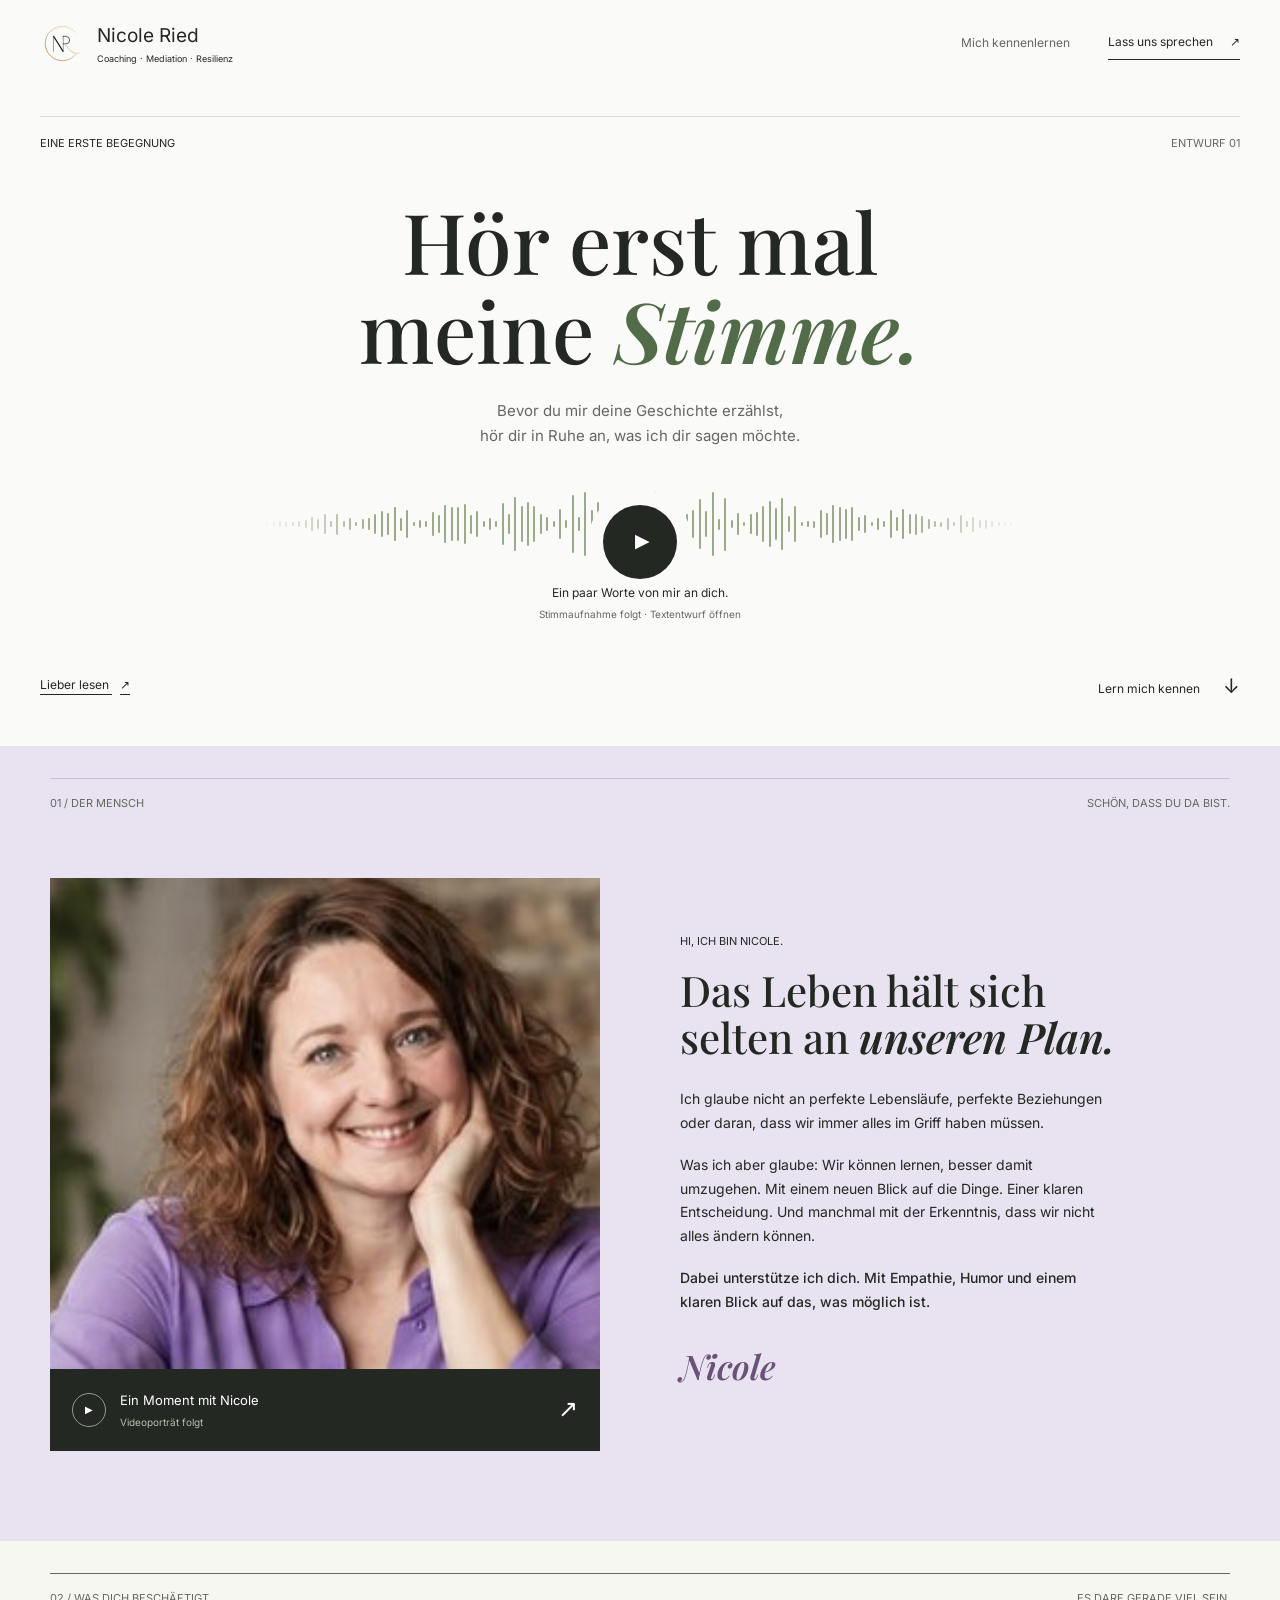
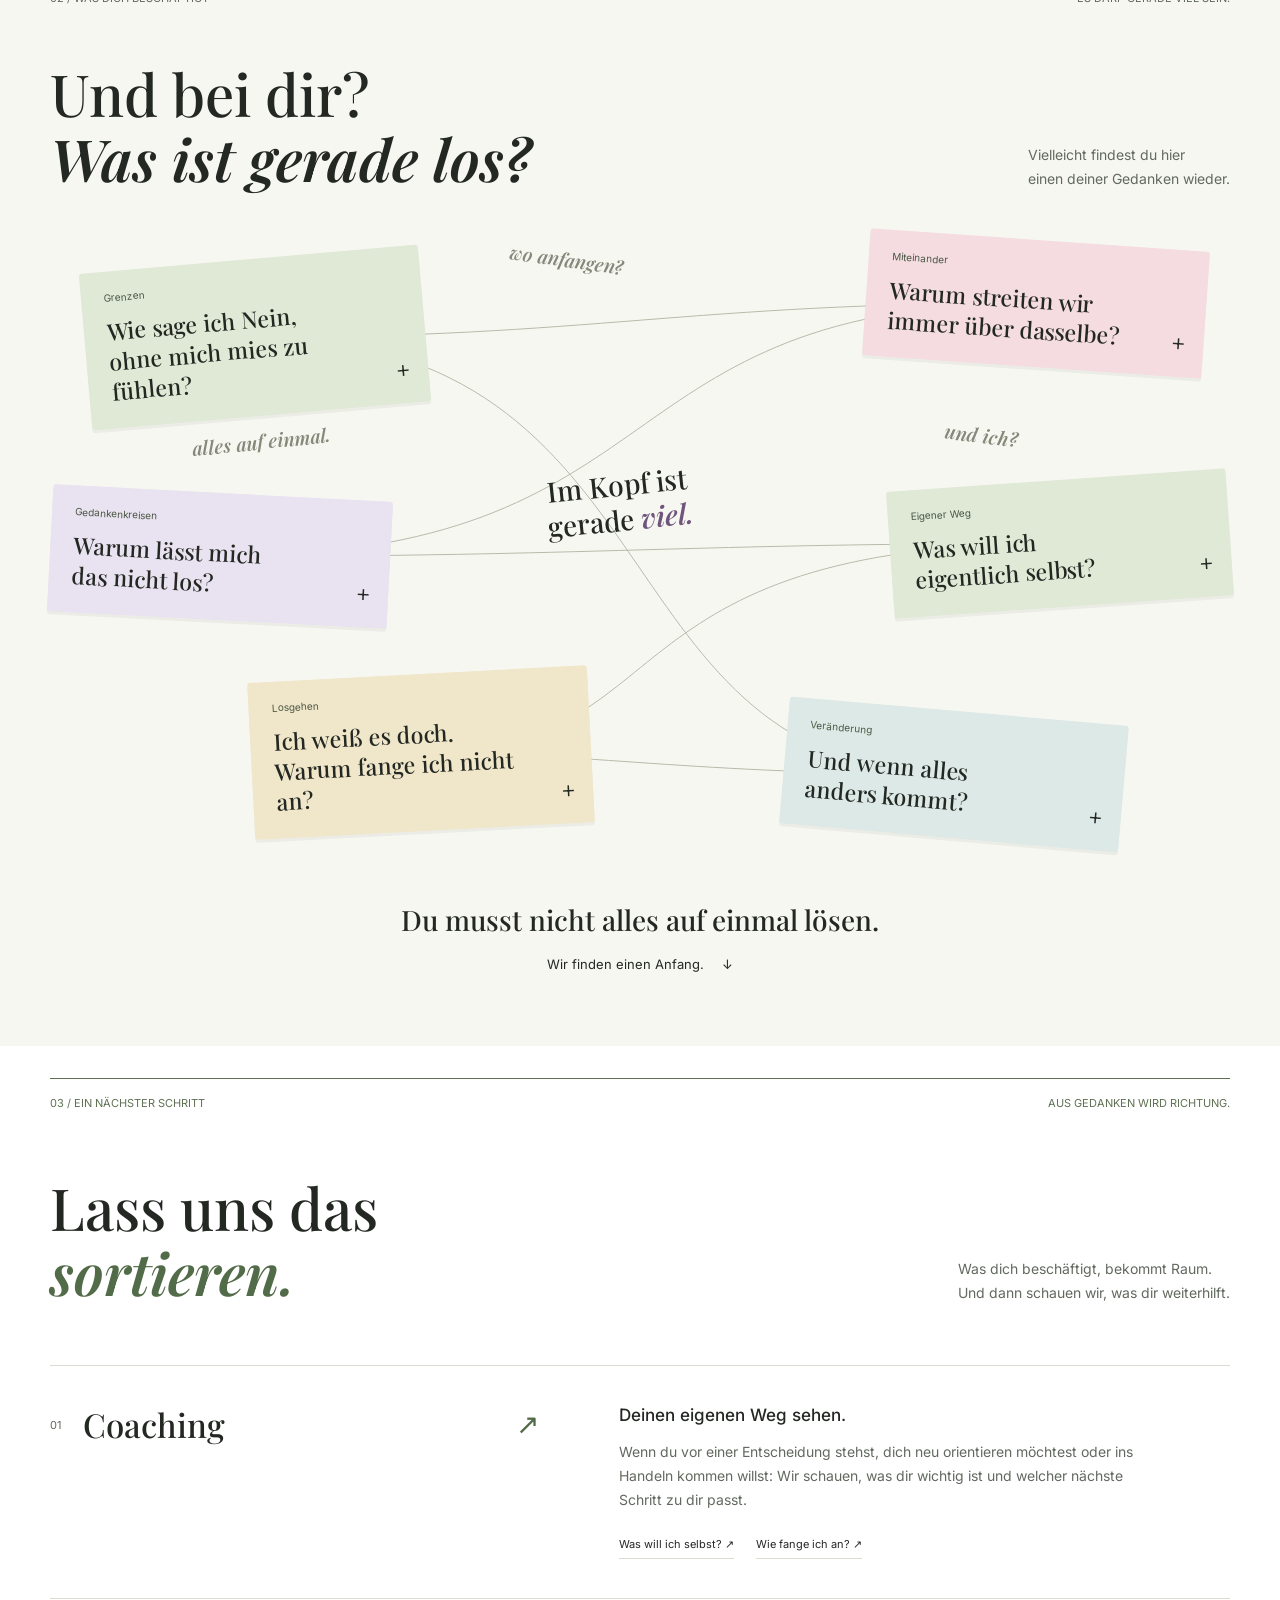
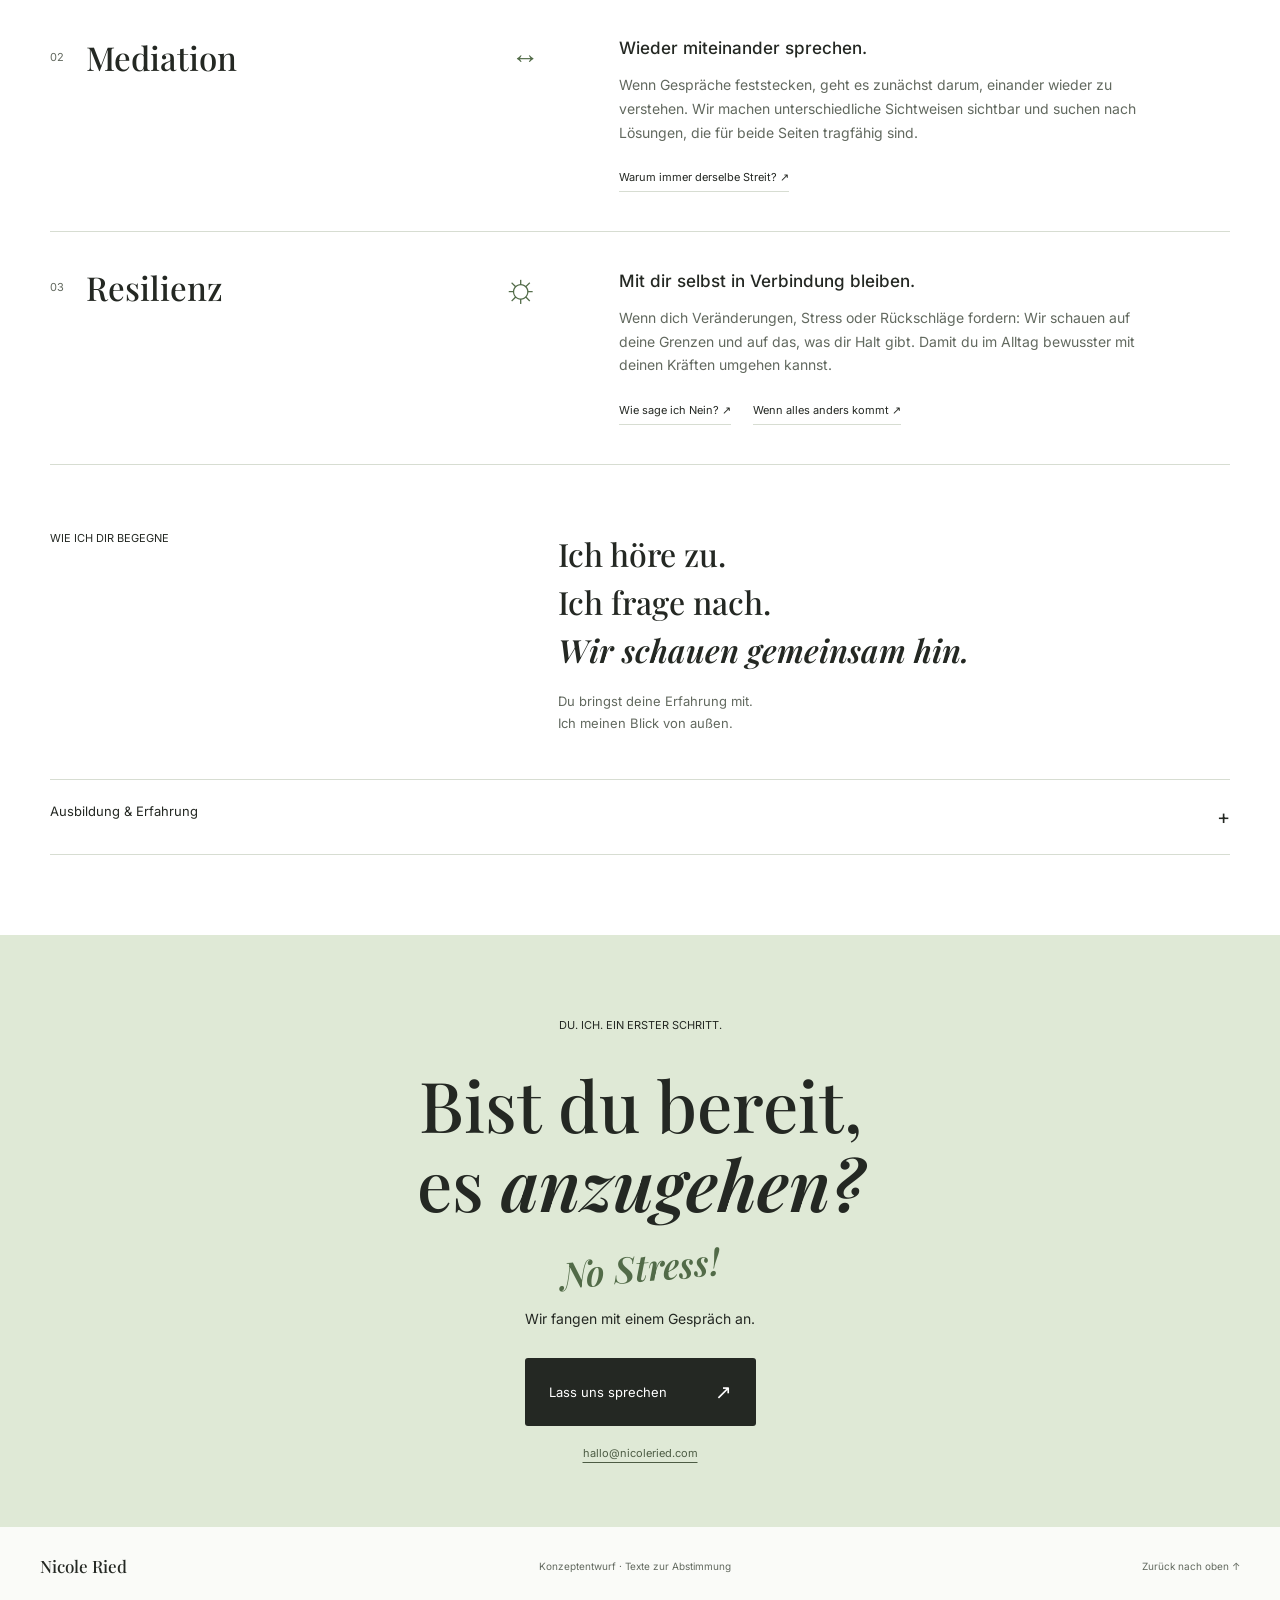
==== kennenlernen.html @ 307ca94a "Integrate discovery page and homepage entry points" ====
<!doctype html>
<html lang="de">
<head>
  <meta charset="utf-8">
  <meta name="viewport" content="width=device-width, initial-scale=1">
  <meta name="robots" content="noindex, nofollow">
  <meta name="description" content="Nicole kennenlernen. Eine erste Begegnung und ein neuer Blick auf das, was dich gerade beschäftigt.">
  <title>Nicole kennenlernen · Entwurf</title>
  <link rel="icon" href="assets/logo/favicon.svg" type="image/svg+xml">
  <link rel="stylesheet" href="wordpress-theme/nicole-ried/assets/fonts/fonts.css">
  <link rel="stylesheet" href="wordpress-theme/nicole-ried/assets/css/kennenlernen.css">
  <script src="wordpress-theme/nicole-ried/assets/js/kennenlernen.js" defer></script>
</head>
<body>
  <a class="skip-link" href="#inhalt">Zum Inhalt</a>
  <header class="header">
    <a class="brand" href="index.html" aria-label="Nicole Ried, Startseite">
      <img src="assets/logo/nr-logo-zeichen-fuer-hellen-grund.svg" width="48" height="48" alt="">
      <span>Nicole Ried<small>Coaching · Mediation · Resilienz</small></span>
    </a>
    <nav aria-label="Seitennavigation"><a class="nav-current" href="#stimme" aria-current="page">Mich kennenlernen</a><a href="#kontakt">Lass uns sprechen <span aria-hidden="true">↗</span></a></nav>
  </header>

  <main id="inhalt">
    <section class="voice" id="stimme" aria-labelledby="voice-title">
      <div class="voice-top"><span class="eyebrow">Eine erste Begegnung</span><span class="draft-label">Entwurf 01</span></div>
      <h1 id="voice-title">Hör erst mal<br>meine <em>Stimme.</em></h1>
      <p class="voice-intro">Bevor du mir deine Geschichte erzählst,<br>hör dir in Ruhe an, was ich dir sagen möchte.</p>
      <div class="voice-track">
        <div class="wave" aria-hidden="true"></div>
        <button class="play-button" type="button" data-dialog="audio-dialog" aria-label="Nachricht von Nicole: Textentwurf öffnen" title="Textentwurf öffnen; Stimmaufnahme folgt"><span aria-hidden="true">▶</span></button>
        <span class="track-caption">Ein paar Worte von mir an dich.<small>Stimmaufnahme folgt · Textentwurf öffnen</small></span>
      </div>
      <div class="voice-bottom"><button class="text-link" type="button" data-dialog="audio-dialog">Lieber lesen <span aria-hidden="true">↗</span></button><a class="scroll-link" href="#nicole">Lern mich kennen <span aria-hidden="true">↓</span></a></div>
    </section>

    <section class="person" id="nicole" aria-labelledby="person-title">
      <div class="section-index"><span>01 / Der Mensch</span><span>Schön, dass du da bist.</span></div>
      <div class="person-grid">
        <div class="portrait">
          <img src="assets/img/portrait.jpg" alt="Nicole Ried, lächelnd" width="378" height="217" loading="lazy">
          <button class="video-button" type="button" data-dialog="video-dialog" aria-label="Videoporträt: Gesprächsentwurf öffnen" title="Gesprächsentwurf öffnen; Video folgt"><span class="video-play" aria-hidden="true">▶</span><span>Ein Moment mit Nicole<small>Videoporträt folgt</small></span><span aria-hidden="true">↗</span></button>
        </div>
        <div class="person-text">
          <p class="eyebrow">Hi, ich bin Nicole.</p>
          <h2 id="person-title">Das Leben hält sich<br>selten an <em>unseren Plan.</em></h2>
          <p>Ich glaube nicht an perfekte Lebensläufe, perfekte Beziehungen oder daran, dass wir immer alles im Griff haben müssen.</p>
          <p>Was ich aber glaube: Wir können lernen, besser damit umzugehen. Mit einem neuen Blick auf die Dinge. Einer klaren Entscheidung. Und manchmal mit der Erkenntnis, dass wir nicht alles ändern können.</p>
          <p class="person-closing">Dabei unterstütze ich dich. Mit Empathie, Humor und einem klaren Blick auf das, was möglich ist.</p>
          <span class="signature" aria-hidden="true">Nicole</span>
        </div>
      </div>
    </section>

    <section class="thoughts" id="gedanken" aria-labelledby="thought-title">
      <div class="section-index"><span>02 / Was dich beschäftigt</span><span>Es darf gerade viel sein.</span></div>
      <div class="thought-heading"><h2 id="thought-title">Und bei dir?<br><em>Was ist gerade los?</em></h2><p>Vielleicht findest du hier<br>einen deiner Gedanken wieder.</p></div>
      <div class="thought-map" aria-label="Gedanken zum Entdecken">
        <canvas class="connections" aria-hidden="true"></canvas>
        <span class="map-note note-a" aria-hidden="true">wo anfangen?</span>
        <span class="map-note note-b" aria-hidden="true">alles auf einmal.</span>
        <span class="map-note note-c" aria-hidden="true">und ich?</span>
        <span class="map-center" aria-hidden="true">Im Kopf ist<br>gerade <em>viel.</em></span>
        <button class="thought thought-a" data-topic="grenzen" aria-haspopup="dialog"><span class="thought-category">Grenzen</span>Wie sage ich Nein,<br>ohne mich mies zu fühlen?<span class="thought-plus" aria-hidden="true">+</span></button>
        <button class="thought thought-b" data-topic="konflikte" aria-haspopup="dialog"><span class="thought-category">Miteinander</span>Warum streiten wir<br>immer über dasselbe?<span class="thought-plus" aria-hidden="true">+</span></button>
        <button class="thought thought-c" data-topic="gedankenkreisen" aria-haspopup="dialog"><span class="thought-category">Gedankenkreisen</span>Warum lässt mich<br>das nicht los?<span class="thought-plus" aria-hidden="true">+</span></button>
        <button class="thought thought-d" data-topic="richtung" aria-haspopup="dialog"><span class="thought-category">Eigener Weg</span>Was will ich<br>eigentlich selbst?<span class="thought-plus" aria-hidden="true">+</span></button>
        <button class="thought thought-e" data-topic="anfangen" aria-haspopup="dialog"><span class="thought-category">Losgehen</span>Ich weiß es doch.<br>Warum fange ich nicht an?<span class="thought-plus" aria-hidden="true">+</span></button>
        <button class="thought thought-f" data-topic="veraenderung" aria-haspopup="dialog"><span class="thought-category">Veränderung</span>Und wenn alles<br>anders kommt?<span class="thought-plus" aria-hidden="true">+</span></button>
      </div>
      <div class="thought-outro"><p>Du musst nicht alles auf einmal lösen.</p><a href="#sortieren">Wir finden einen Anfang. <span aria-hidden="true">↓</span></a></div>
    </section>

    <section class="order" id="sortieren" aria-labelledby="order-title">
      <div class="section-index"><span>03 / Ein nächster Schritt</span><span>Aus Gedanken wird Richtung.</span></div>
      <div class="order-heading"><h2 id="order-title">Lass uns das<br><em>sortieren.</em></h2><p>Was dich beschäftigt, bekommt Raum.<br>Und dann schauen wir, was dir weiterhilft.</p></div>
      <div class="work-list">
        <article class="work" id="coaching-weg">
          <div class="work-name"><span class="work-no">01</span><h3>Coaching</h3><span class="work-symbol" aria-hidden="true">↗</span></div>
          <div class="work-description"><h4>Deinen eigenen Weg sehen.</h4><p>Wenn du vor einer Entscheidung stehst, dich neu orientieren möchtest oder ins Handeln kommen willst: Wir schauen, was dir wichtig ist und welcher nächste Schritt zu dir passt.</p><div class="topic-links"><button data-topic="richtung">Was will ich selbst? ↗</button><button data-topic="anfangen">Wie fange ich an? ↗</button></div></div>
        </article>
        <article class="work" id="mediation-weg">
          <div class="work-name"><span class="work-no">02</span><h3>Mediation</h3><span class="work-symbol" aria-hidden="true">↔</span></div>
          <div class="work-description"><h4>Wieder miteinander sprechen.</h4><p>Wenn Gespräche feststecken, geht es zunächst darum, einander wieder zu verstehen. Wir machen unterschiedliche Sichtweisen sichtbar und suchen nach Lösungen, die für beide Seiten tragfähig sind.</p><div class="topic-links"><button data-topic="konflikte">Warum immer derselbe Streit? ↗</button></div></div>
        </article>
        <article class="work" id="resilienz-weg">
          <div class="work-name"><span class="work-no">03</span><h3>Resilienz</h3><span class="work-symbol sun-symbol" aria-hidden="true">☼</span></div>
          <div class="work-description"><h4>Mit dir selbst in Verbindung bleiben.</h4><p>Wenn dich Veränderungen, Stress oder Rückschläge fordern: Wir schauen auf deine Grenzen und auf das, was dir Halt gibt. Damit du im Alltag bewusster mit deinen Kräften umgehen kannst.</p><div class="topic-links"><button data-topic="grenzen">Wie sage ich Nein? ↗</button><button data-topic="veraenderung">Wenn alles anders kommt ↗</button></div></div>
        </article>
      </div>
      <div class="approach"><p class="eyebrow">Wie ich dir begegne</p><p>Ich höre zu.<br>Ich frage nach.<br><em>Wir schauen gemeinsam hin.</em></p><span>Du bringst deine Erfahrung mit.<br>Ich meinen Blick von außen.</span></div>
      <details class="credentials"><summary>Ausbildung &amp; Erfahrung <span aria-hidden="true">+</span></summary><p class="draft-note">Dieser Bereich wird mit Nicoles konkreten Ausbildungen, Abschlüssen und beruflichen Stationen ergänzt. Im Entwurf werden keine Qualifikationen vorweggenommen.</p></details>
    </section>

    <section class="contact" id="kontakt" aria-labelledby="contact-title">
      <span class="eyebrow">Du. Ich. Ein erster Schritt.</span>
      <h2 id="contact-title">Bist du bereit,<br>es <em>anzugehen?</em></h2>
      <p class="no-stress">No Stress!</p>
      <p>Wir fangen mit einem Gespräch an.</p>
      <a class="contact-button" href="mailto:hallo@nicoleried.com?subject=Ein%20erstes%20Gespr%C3%A4ch">Lass uns sprechen <span aria-hidden="true">↗</span></a>
      <a class="contact-email" href="mailto:hallo@nicoleried.com">hallo@nicoleried.com</a>
    </section>
  </main>
  <footer><a href="index.html">Nicole Ried</a><span>Konzeptentwurf · Texte zur Abstimmung</span><a href="#stimme">Zurück nach oben ↑</a></footer>

  <dialog id="audio-dialog" aria-labelledby="audio-title">
    <button class="dialog-close" aria-label="Schließen" title="Schließen">×</button>
    <p class="eyebrow">Nicoles Nachricht · Textentwurf</p><h2 id="audio-title">Ein paar Worte<br><em>an dich.</em></h2>
    <p>Vielleicht bist du hier, weil dir gerade etwas im Kopf herumgeht. Ein Gespräch. Eine Entscheidung. Oder dieses Gefühl, dass es so irgendwie nicht weitergehen kann.</p>
    <p>Du musst noch nicht wissen, wo du anfangen möchtest. Wir können gemeinsam hinschauen: Was beschäftigt dich? Was ist dir wichtig? Und was wäre ein erster Schritt, der sich für dich richtig anfühlt?</p>
    <p>Ich bin Nicole. Schau dich in Ruhe um. Vielleicht begegnet dir hier schon ein Gedanke, an dem wir anknüpfen können.</p>
    <p class="draft-note">Die persönliche Stimmaufnahme wird noch aufgenommen. Dieser Text ist ein Vorschlag zur Abstimmung mit Nicole.</p>
  </dialog>
  <dialog id="video-dialog" aria-labelledby="video-title">
    <button class="dialog-close" aria-label="Schließen" title="Schließen">×</button>
    <p class="eyebrow">Videoporträt · Gesprächsimpuls</p><h2 id="video-title">Einfach erst mal<br><em>ankommen.</em></h2>
    <p class="interview-question">„Was machst du, wenn jemand bei dir sitzt und selbst noch nicht weiß, wo er anfangen soll?“</p>
    <p class="draft-note">Hier folgt Nicoles eigene Antwort als Video. Das vorhandene Porträt dient im Entwurf als Standbild.</p>
  </dialog>
  <dialog id="thought-dialog" aria-labelledby="answer-title">
    <button class="dialog-close" aria-label="Schließen" title="Schließen">×</button>
    <p class="eyebrow" id="answer-category"></p><h2 id="answer-title"></h2>
    <p class="answer-lead" id="answer-lead"></p><p id="answer-body"></p>
    <a class="answer-path" id="answer-path" href="#sortieren">Daran können wir arbeiten <span aria-hidden="true">↗</span></a>
    <p class="draft-note">Antwortentwurf zur Abstimmung mit Nicole.</p>
  </dialog>
</body>
</html>
---- wordpress-theme/nicole-ried/assets/fonts/fonts.css ----
/* latin-ext */
@font-face {
  font-family: 'Inter';
  font-style: normal;
  font-weight: 300;
  font-display: swap;
  src: url(inter-normal-latin-ext.woff2) format('woff2');
  unicode-range: U+0100-02BA, U+02BD-02C5, U+02C7-02CC, U+02CE-02D7, U+02DD-02FF, U+0304, U+0308, U+0329, U+1D00-1DBF, U+1E00-1E9F, U+1EF2-1EFF, U+2020, U+20A0-20AB, U+20AD-20C4, U+2113, U+2C60-2C7F, U+A720-A7FF;
}
/* latin */
@font-face {
  font-family: 'Inter';
  font-style: normal;
  font-weight: 300;
  font-display: swap;
  src: url(inter-normal-latin.woff2) format('woff2');
  unicode-range: U+0000-00FF, U+0131, U+0152-0153, U+02BB-02BC, U+02C6, U+02DA, U+02DC, U+0304, U+0308, U+0329, U+2000-206F, U+20AC, U+2122, U+2191, U+2193, U+2212, U+2215, U+FEFF, U+FFFD;
}
/* latin-ext */
@font-face {
  font-family: 'Inter';
  font-style: normal;
  font-weight: 400;
  font-display: swap;
  src: url(inter-normal-latin-ext.woff2) format('woff2');
  unicode-range: U+0100-02BA, U+02BD-02C5, U+02C7-02CC, U+02CE-02D7, U+02DD-02FF, U+0304, U+0308, U+0329, U+1D00-1DBF, U+1E00-1E9F, U+1EF2-1EFF, U+2020, U+20A0-20AB, U+20AD-20C4, U+2113, U+2C60-2C7F, U+A720-A7FF;
}
/* latin */
@font-face {
  font-family: 'Inter';
  font-style: normal;
  font-weight: 400;
  font-display: swap;
  src: url(inter-normal-latin.woff2) format('woff2');
  unicode-range: U+0000-00FF, U+0131, U+0152-0153, U+02BB-02BC, U+02C6, U+02DA, U+02DC, U+0304, U+0308, U+0329, U+2000-206F, U+20AC, U+2122, U+2191, U+2193, U+2212, U+2215, U+FEFF, U+FFFD;
}
/* latin-ext */
@font-face {
  font-family: 'Inter';
  font-style: normal;
  font-weight: 500;
  font-display: swap;
  src: url(inter-normal-latin-ext.woff2) format('woff2');
  unicode-range: U+0100-02BA, U+02BD-02C5, U+02C7-02CC, U+02CE-02D7, U+02DD-02FF, U+0304, U+0308, U+0329, U+1D00-1DBF, U+1E00-1E9F, U+1EF2-1EFF, U+2020, U+20A0-20AB, U+20AD-20C4, U+2113, U+2C60-2C7F, U+A720-A7FF;
}
/* latin */
@font-face {
  font-family: 'Inter';
  font-style: normal;
  font-weight: 500;
  font-display: swap;
  src: url(inter-normal-latin.woff2) format('woff2');
  unicode-range: U+0000-00FF, U+0131, U+0152-0153, U+02BB-02BC, U+02C6, U+02DA, U+02DC, U+0304, U+0308, U+0329, U+2000-206F, U+20AC, U+2122, U+2191, U+2193, U+2212, U+2215, U+FEFF, U+FFFD;
}
/* latin-ext */
@font-face {
  font-family: 'Playfair Display';
  font-style: italic;
  font-weight: 600;
  font-display: swap;
  src: url(playfair-display-italic-latin-ext.woff2) format('woff2');
  unicode-range: U+0100-02BA, U+02BD-02C5, U+02C7-02CC, U+02CE-02D7, U+02DD-02FF, U+0304, U+0308, U+0329, U+1D00-1DBF, U+1E00-1E9F, U+1EF2-1EFF, U+2020, U+20A0-20AB, U+20AD-20C4, U+2113, U+2C60-2C7F, U+A720-A7FF;
}
/* latin */
@font-face {
  font-family: 'Playfair Display';
  font-style: italic;
  font-weight: 600;
  font-display: swap;
  src: url(playfair-display-italic-latin.woff2) format('woff2');
  unicode-range: U+0000-00FF, U+0131, U+0152-0153, U+02BB-02BC, U+02C6, U+02DA, U+02DC, U+0304, U+0308, U+0329, U+2000-206F, U+20AC, U+2122, U+2191, U+2193, U+2212, U+2215, U+FEFF, U+FFFD;
}
/* latin-ext */
@font-face {
  font-family: 'Playfair Display';
  font-style: normal;
  font-weight: 500;
  font-display: swap;
  src: url(playfair-display-normal-latin-ext.woff2) format('woff2');
  unicode-range: U+0100-02BA, U+02BD-02C5, U+02C7-02CC, U+02CE-02D7, U+02DD-02FF, U+0304, U+0308, U+0329, U+1D00-1DBF, U+1E00-1E9F, U+1EF2-1EFF, U+2020, U+20A0-20AB, U+20AD-20C4, U+2113, U+2C60-2C7F, U+A720-A7FF;
}
/* latin */
@font-face {
  font-family: 'Playfair Display';
  font-style: normal;
  font-weight: 500;
  font-display: swap;
  src: url(playfair-display-normal-latin.woff2) format('woff2');
  unicode-range: U+0000-00FF, U+0131, U+0152-0153, U+02BB-02BC, U+02C6, U+02DA, U+02DC, U+0304, U+0308, U+0329, U+2000-206F, U+20AC, U+2122, U+2191, U+2193, U+2212, U+2215, U+FEFF, U+FFFD;
}
/* latin-ext */
@font-face {
  font-family: 'Playfair Display';
  font-style: normal;
  font-weight: 600;
  font-display: swap;
  src: url(playfair-display-normal-latin-ext.woff2) format('woff2');
  unicode-range: U+0100-02BA, U+02BD-02C5, U+02C7-02CC, U+02CE-02D7, U+02DD-02FF, U+0304, U+0308, U+0329, U+1D00-1DBF, U+1E00-1E9F, U+1EF2-1EFF, U+2020, U+20A0-20AB, U+20AD-20C4, U+2113, U+2C60-2C7F, U+A720-A7FF;
}
/* latin */
@font-face {
  font-family: 'Playfair Display';
  font-style: normal;
  font-weight: 600;
  font-display: swap;
  src: url(playfair-display-normal-latin.woff2) format('woff2');
  unicode-range: U+0000-00FF, U+0131, U+0152-0153, U+02BB-02BC, U+02C6, U+02DA, U+02DC, U+0304, U+0308, U+0329, U+2000-206F, U+20AC, U+2122, U+2191, U+2193, U+2212, U+2215, U+FEFF, U+FFFD;
}
/* latin-ext */
@font-face {
  font-family: 'Playfair Display';
  font-style: normal;
  font-weight: 700;
  font-display: swap;
  src: url(playfair-display-normal-latin-ext.woff2) format('woff2');
  unicode-range: U+0100-02BA, U+02BD-02C5, U+02C7-02CC, U+02CE-02D7, U+02DD-02FF, U+0304, U+0308, U+0329, U+1D00-1DBF, U+1E00-1E9F, U+1EF2-1EFF, U+2020, U+20A0-20AB, U+20AD-20C4, U+2113, U+2C60-2C7F, U+A720-A7FF;
}
/* latin */
@font-face {
  font-family: 'Playfair Display';
  font-style: normal;
  font-weight: 700;
  font-display: swap;
  src: url(playfair-display-normal-latin.woff2) format('woff2');
  unicode-range: U+0000-00FF, U+0131, U+0152-0153, U+02BB-02BC, U+02C6, U+02DA, U+02DC, U+0304, U+0308, U+0329, U+2000-206F, U+20AC, U+2122, U+2191, U+2193, U+2212, U+2215, U+FEFF, U+FFFD;
}
---- wordpress-theme/nicole-ried/assets/css/kennenlernen.css ----
:root{--ink:#242823;--muted:#62695f;--paper:#fafbf8;--sage:#dfe9d6;--lilac:#e9e2f0;--pink:#f4dce0;--line:#d7ddd2;--serif:'Playfair Display',Georgia,serif;--sans:Inter,Arial,sans-serif;--width:1180px}
*{box-sizing:border-box}html{scroll-behavior:smooth;scroll-padding-top:92px}body{margin:0;background:var(--paper);color:var(--ink);font:400 16px/1.7 var(--sans);letter-spacing:0}button,a{-webkit-tap-highlight-color:transparent}button{font:inherit;color:inherit;cursor:pointer}a{color:inherit;text-underline-offset:5px}button:focus-visible,a:focus-visible,summary:focus-visible{outline:3px solid #6a507f;outline-offset:6px}h1,h2,h3,h4,p{margin:0}h1,h2,h3{font-family:var(--serif);font-weight:500;line-height:1.12;text-wrap:balance}em{font-weight:600}button span,a span{pointer-events:none}[hidden]{display:none!important}.skip-link{position:fixed;top:8px;left:8px;transform:translateY(-150%);z-index:100;background:white;padding:12px}.skip-link:focus{transform:none}.eyebrow,.section-index,.draft-label{font-size:11px;line-height:1.5;text-transform:uppercase;letter-spacing:0}.header{min-height:86px;max-width:1320px;margin:auto;padding:18px 40px;display:flex;align-items:center;justify-content:space-between;gap:24px}.brand{display:flex;align-items:center;gap:12px;text-decoration:none;flex-shrink:0}.brand img{width:45px;height:45px}.brand>span{font-size:19px}.brand small{display:block;font-size:9px;line-height:1.6}.header nav{display:flex;align-items:center;gap:38px;font-size:12px}.header nav a{text-decoration:none}.header nav a:last-child{border-bottom:1px solid var(--ink);padding:6px 0}.header nav a span{margin-left:14px}.nav-current{color:var(--muted)}.voice{padding:30px 40px 30px;max-width:1320px;margin:auto;position:relative;min-height:660px;display:flex;flex-direction:column;align-items:center}.voice-top{display:flex;align-self:stretch;justify-content:space-between;border-top:1px solid var(--line);padding-top:18px}.draft-label{color:var(--muted)}.voice h1{font-size:84px;text-align:center;margin-top:44px;line-height:1.06}.voice h1 em{color:#526b48}.voice-intro{text-align:center;font-size:15px;color:var(--muted);margin-top:24px}.voice-track{margin-top:32px;position:relative;width:min(100%,760px);min-height:122px;display:flex;align-items:center;justify-content:center}.wave{position:absolute;inset:10px 0 45px;display:flex;align-items:center;justify-content:space-between;gap:4px;overflow:hidden;mask-image:linear-gradient(90deg,transparent,#000 15%,#000 85%,transparent)}.wave i{display:block;width:2px;flex:none;background:#9aab8a;border-radius:1px}.play-button{width:74px;height:74px;position:relative;border:0;border-radius:50%;background:var(--ink);color:white;display:grid;place-items:center;box-shadow:0 0 0 15px var(--paper);transition:background .2s,transform .2s}.play-button span{font-size:19px;margin-left:4px}.play-button:hover{background:#526b48;transform:scale(1.04)}.track-caption{position:absolute;top:102px;font-size:12px;text-align:center}.track-caption small{display:block;color:var(--muted);font-size:10px;margin-top:3px}.voice-bottom{align-self:stretch;display:flex;justify-content:space-between;align-items:center;margin-top:66px;font-size:12px}.text-link{padding:0;border:0;background:none;text-decoration:underline;text-underline-offset:5px;font-size:12px}.text-link span{margin-left:8px}.scroll-link{text-decoration:none}.scroll-link span{display:inline-block;margin-left:20px;font-size:20px}.person,.thoughts,.order{padding:32px max(40px,calc((100% - var(--width))/2)) 90px}.section-index{display:flex;justify-content:space-between;gap:24px;border-top:1px solid currentColor;padding-top:16px;color:var(--muted)}.person{background:var(--lilac)}.person .section-index{border-color:#cbc0d5}.person-grid{display:grid;grid-template-columns:1fr 1fr;gap:80px;align-items:center;margin-top:66px}.portrait{position:relative;align-self:start}.portrait>img{display:block;width:100%;height:auto;aspect-ratio:1.12;object-fit:cover;object-position:48% 40%;filter:saturate(.8)}.video-button{display:flex;align-items:center;gap:14px;width:100%;padding:20px 22px;border:0;background:var(--ink);color:white;text-align:left;font-size:13px}.video-button>span:last-child{margin-left:auto;font-size:24px}.video-play{width:34px;height:34px;display:grid;place-items:center;border:1px solid #929b8d;border-radius:50%;font-size:10px;flex-shrink:0}.video-button small{display:block;font-size:10px;color:#b5bfaf;margin-top:3px}.video-button:hover{background:#3e4c37}.person-text h2{font-size:42px;margin:18px 0 26px}.person-text>p:not(.eyebrow){font-size:14px;margin-bottom:18px;max-width:47ch}.person-closing{font-weight:500}.signature{font-family:var(--serif);font-style:italic;font-size:34px;display:block;margin-top:24px;color:#695178}.thoughts{background:#f7f7f2;padding-bottom:0}.thought-heading{display:flex;justify-content:space-between;align-items:end;margin-top:55px;gap:32px}.thought-heading h2,.order-heading h2{font-size:58px}.thought-heading>p,.order-heading>p{font-size:14px;color:var(--muted)}.thought-map{position:relative;height:650px;margin-top:16px}.connections{position:absolute;inset:0;width:100%;height:100%;pointer-events:none}.map-center{position:absolute;left:42%;top:40%;font-family:var(--serif);font-size:28px;line-height:1.25;transform:rotate(-6deg);text-align:center}.map-center em{color:#6f557c}.thought{position:absolute;border:0;border-radius:3px;padding:20px 46px 22px 23px;min-height:118px;text-align:left;box-shadow:0 3px 0 rgba(40,45,35,.05);font-family:var(--serif);font-size:23px;line-height:1.3;transition:transform .2s,box-shadow .2s;background:var(--sage);width:29%;max-width:340px}.thought:hover{transform:rotate(0) translateY(-5px);box-shadow:0 8px 18px #24282313;z-index:3}.thought-category{display:block;font-family:var(--sans);font-size:10px;margin-bottom:12px;color:#4c5846}.thought-plus{position:absolute;right:17px;bottom:20px;font:300 24px var(--sans)}.thought-a{left:3%;top:8%;transform:rotate(-5deg)}.thought-b{right:2%;top:5%;transform:rotate(4deg);background:var(--pink)}.thought-c{left:0;top:44%;transform:rotate(3deg);background:var(--lilac)}.thought-d{right:0;top:42%;transform:rotate(-4deg)}.thought-e{left:17%;bottom:4%;transform:rotate(-3deg);background:#f0e6ca}.thought-f{right:9%;bottom:3%;transform:rotate(5deg);background:#dce9e6}.map-note{position:absolute;font:italic 19px var(--serif);color:#858979;pointer-events:none}.note-a{left:39%;top:6%;transform:rotate(8deg)}.note-b{left:12%;top:34%;transform:rotate(-6deg)}.note-c{right:18%;top:33%;transform:rotate(7deg)}.thought-outro{text-align:center;padding:45px 0 68px}.thought-outro p{font:500 28px/1.3 var(--serif);margin-bottom:12px}.thought-outro a{text-decoration:none;font-size:13px}.thought-outro a span{margin-left:14px}.order{background:white;padding-bottom:80px}.order .section-index{color:#607153}.order-heading{display:flex;justify-content:space-between;align-items:end;gap:32px;margin:64px 0 60px}.order-heading h2 em{color:#526b48}.work{display:grid;grid-template-columns:1fr 1.25fr;gap:80px;border-top:1px solid var(--line);padding:35px 0 39px;scroll-margin-top:30px}.work:last-child{border-bottom:1px solid var(--line)}.work-name{display:flex;align-items:center;gap:22px;align-self:start}.work-no{font-size:11px;color:var(--muted)}.work-name h3{font-size:33px}.work-symbol{font-size:28px;margin-left:auto;color:#526b48}.sun-symbol{font-size:40px;line-height:1}.work-description h4{font-size:17px;font-weight:500;margin-bottom:10px}.work-description>p{color:var(--muted);font-size:14px;max-width:58ch}.topic-links{display:flex;flex-wrap:wrap;gap:8px 22px;margin-top:20px}.topic-links button{border:0;background:none;padding:4px 0;border-bottom:1px solid var(--line);font-size:11px}.topic-links button:hover{border-color:var(--ink)}.approach{display:grid;grid-template-columns:1fr 1.5fr;gap:16px 60px;padding:65px 0 45px}.approach>p:nth-child(2){font:500 32px/1.5 var(--serif)}.approach>span{grid-column:2;color:var(--muted);font-size:13px}.credentials{border-top:1px solid var(--line);border-bottom:1px solid var(--line)}.credentials summary{cursor:pointer;list-style:none;display:flex;justify-content:space-between;padding:20px 0;font-size:13px}.credentials summary::-webkit-details-marker{display:none}.credentials summary span{font-size:20px}.credentials[open] summary span{transform:rotate(45deg)}.credentials>p{padding-bottom:22px;max-width:70ch}.contact{background:#dfe9d6;text-align:center;padding:75px 24px 65px}.contact h2{font-size:70px;margin-top:28px}.contact .no-stress{font:600 italic 36px/1.3 var(--serif);color:#526b48;margin:22px 0 16px;transform:rotate(-5deg)}.contact>p:not(.no-stress){font-size:14px}.contact-button{display:inline-flex;align-items:center;gap:48px;background:var(--ink);color:#fff;text-decoration:none;padding:17px 24px;margin-top:27px;font-size:13px;border-radius:3px}.contact-button:hover{background:#425539}.contact-button span{font-size:20px}.contact-email{display:block;width:fit-content;margin:18px auto 0;font-size:11px;color:#4d5c44}footer{max-width:1320px;margin:auto;display:flex;justify-content:space-between;align-items:center;gap:22px;padding:25px 40px;font-size:10px;color:var(--muted)}footer a{text-decoration:none}footer>a:first-child{font-family:var(--serif);font-size:17px;color:var(--ink)}dialog{border:0;padding:50px 44px 38px;width:min(600px,calc(100% - 32px));max-height:calc(100dvh - 40px);background:var(--paper);color:var(--ink);border-radius:6px;box-shadow:0 20px 100px #0003}dialog::backdrop{background:#242823b8;backdrop-filter:blur(4px)}body:has(dialog[open]){overflow:hidden}.dialog-close{position:absolute;right:15px;top:10px;background:none;border:0;width:40px;height:40px;font-size:30px}.dialog-close:hover{color:#76518b}dialog h2{font-size:40px;margin:20px 0 26px}dialog>p:not(.eyebrow){margin-top:18px;font-size:14px}.draft-note{color:var(--muted);font-size:11px!important;line-height:1.7}.answer-lead{font-family:var(--serif);font-size:24px!important;line-height:1.5}.answer-path{display:flex;justify-content:space-between;gap:20px;margin-top:28px;padding:16px 0;border-top:1px solid var(--line);border-bottom:1px solid var(--line);text-decoration:none;font-size:13px}.interview-question{font:500 24px/1.5 var(--serif)!important}.work:target{background:#f1f5ed;outline:16px solid #f1f5ed}
@media(min-width:1600px){.voice{min-height:740px}.voice h1{margin-top:66px;font-size:96px}.voice-track{margin-top:45px}.voice-bottom{margin-top:85px}}
@media(max-width:1000px){.header{padding-inline:28px}.person,.thoughts,.order{padding-inline:28px}.person-grid{gap:36px}.person-text h2{font-size:34px}.person-text>p:not(.eyebrow){font-size:13px}.thought{font-size:19px;width:31%;padding-left:17px}.map-center{left:39%;font-size:25px}.work{gap:36px}.work-name h3{font-size:29px}.approach{gap:16px 36px}}
@media(max-width:700px){html{scroll-padding-top:20px}.header{padding:14px 20px;min-height:76px}.brand>span{font-size:17px}.brand img{width:38px;height:38px}.brand small{font-size:8px}.header nav{font-size:11px}.nav-current{display:none}.header nav a span{margin-left:6px}.voice{padding:12px 20px 26px;min-height:620px}.voice h1{font-size:55px;margin-top:60px}.voice-intro{font-size:13px;margin-top:24px}.voice-track{margin-top:35px}.voice-bottom{margin-top:76px}.voice-top .eyebrow,.draft-label{font-size:9px}.person,.thoughts,.order{padding:25px 20px 54px}.section-index{font-size:9px;gap:16px}.section-index>span:last-child{text-align:right}.person-grid{grid-template-columns:1fr;gap:36px;margin-top:36px}.portrait>img{aspect-ratio:1.45}.person-text h2{font-size:36px}.person-text>p:not(.eyebrow){font-size:14px;max-width:unset}.signature{margin-top:12px}.thoughts{padding-bottom:0;overflow:hidden}.thought-heading,.order-heading{display:block;margin-top:40px}.thought-heading h2,.order-heading h2{font-size:44px}.thought-heading>p,.order-heading>p{margin-top:22px;font-size:13px}.thought-map{height:auto;display:flex;flex-direction:column;gap:30px;padding:50px 6px 45px;margin-top:20px}.thought{position:relative;left:auto;right:auto;top:auto;bottom:auto;width:85%;max-width:none;font-size:22px;min-height:130px;padding:20px 42px 20px 22px}.thought:nth-of-type(even){align-self:flex-end}.thought:nth-of-type(odd){align-self:flex-start}.map-center,.map-note{display:none}.thought-outro{padding:0 0 54px}.thought-outro p{font-size:25px}.order-heading{margin-bottom:36px}.work{grid-template-columns:1fr;gap:20px;padding:28px 0}.work-name{gap:15px}.work-name h3{font-size:30px}.work-description h4{font-size:16px}.work-description>p{font-size:13px}.topic-links{gap:8px 16px}.approach{grid-template-columns:1fr;gap:22px;padding:40px 0}.approach>p:nth-child(2){font-size:28px}.approach>span{grid-column:1}.contact{padding:58px 20px 52px}.contact h2{font-size:50px}.contact .no-stress{font-size:31px}footer{padding:24px 20px;flex-wrap:wrap;gap:16px;font-size:9px}footer>span{order:3;flex-basis:100%}dialog{padding:45px 25px 28px}dialog h2{font-size:33px}.answer-lead{font-size:22px!important}}
@media(max-width:360px){.header nav a{font-size:10px}.brand{gap:6px}.brand img{width:32px;height:32px}.voice h1{font-size:48px}.thought{font-size:20px;width:90%}.contact h2{font-size:44px}.voice-bottom{font-size:11px}}
@media(min-width:701px) and (max-height:850px){.voice{min-height:0}.voice h1{font-size:76px;margin-top:28px}.voice-track{margin-top:18px}.voice-bottom{margin-top:40px}}
@media(max-width:700px) and (max-height:750px){.voice{min-height:0;padding-bottom:22px}.voice h1{font-size:48px;margin-top:30px}.voice-track{margin-top:24px}.voice-bottom{margin-top:50px}}
@media(prefers-reduced-motion:reduce){html{scroll-behavior:auto}*,*::before,*::after{transition:none!important;animation:none!important}}
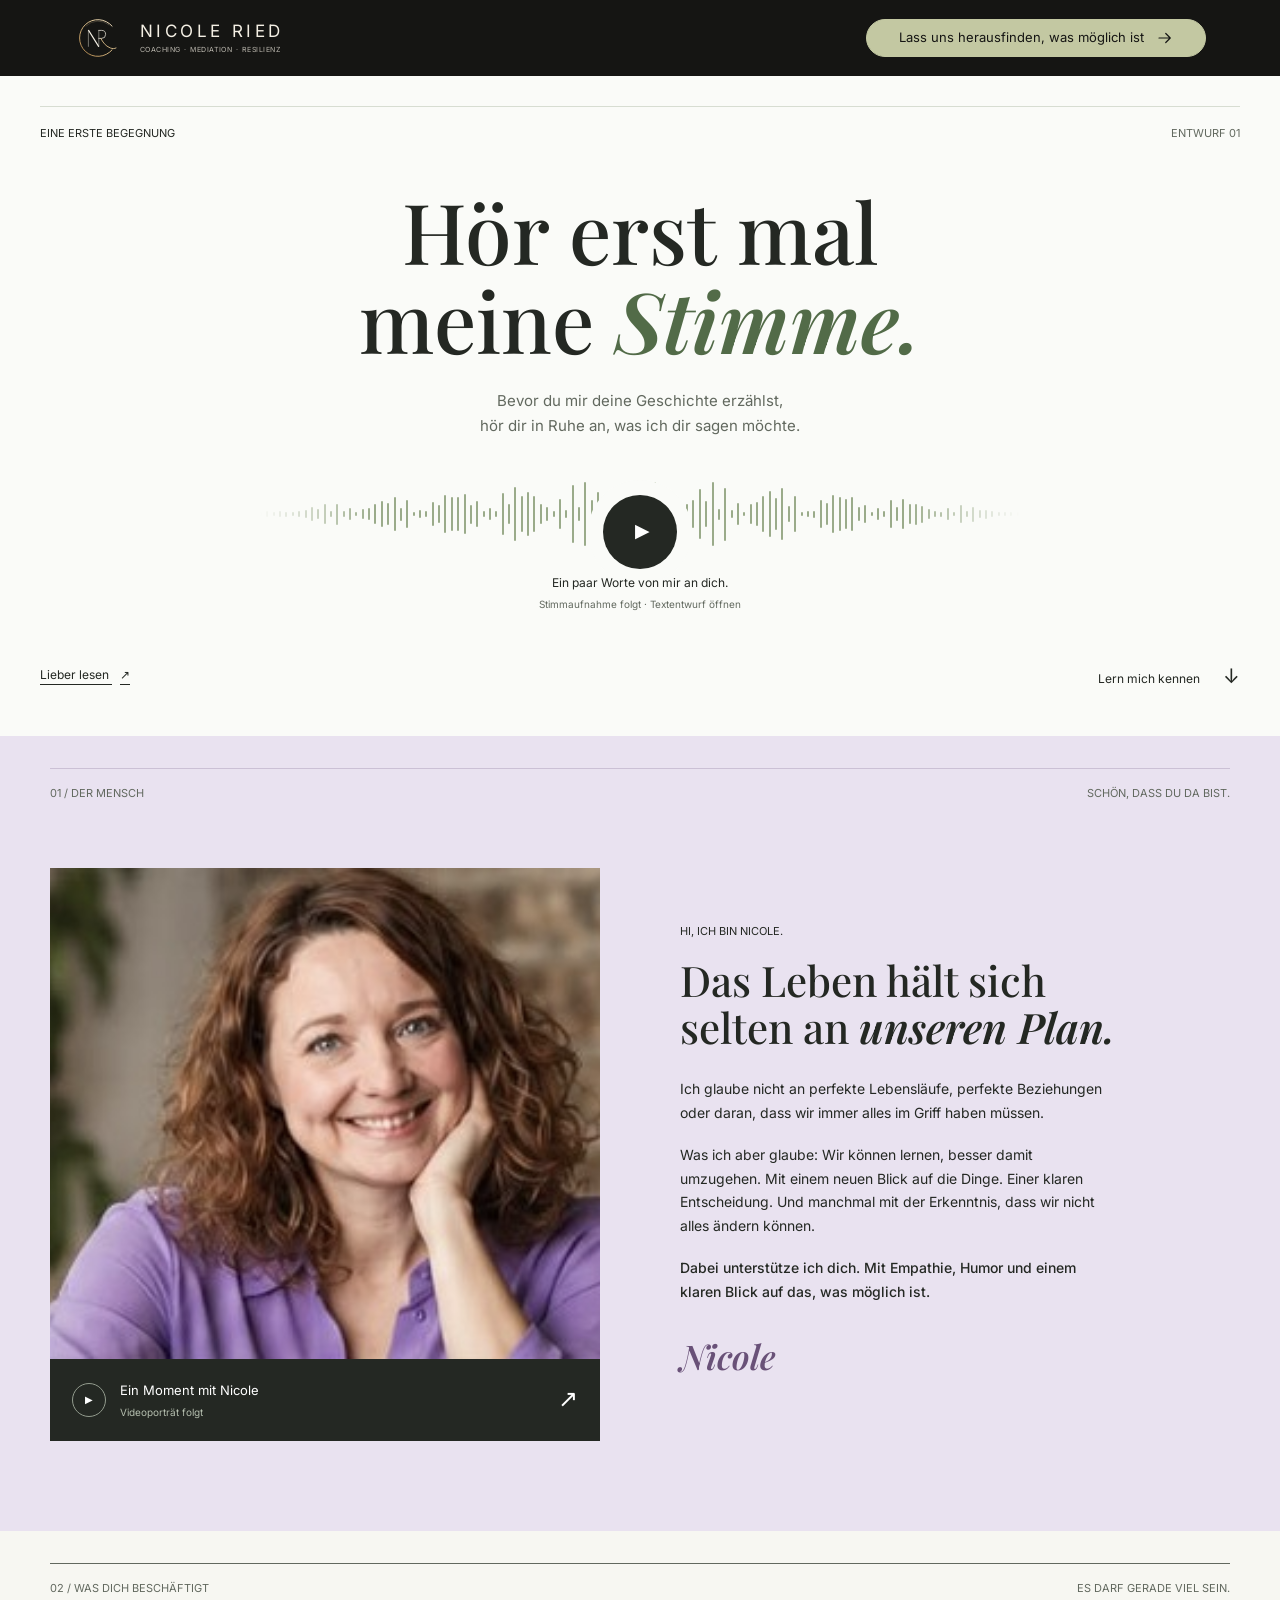
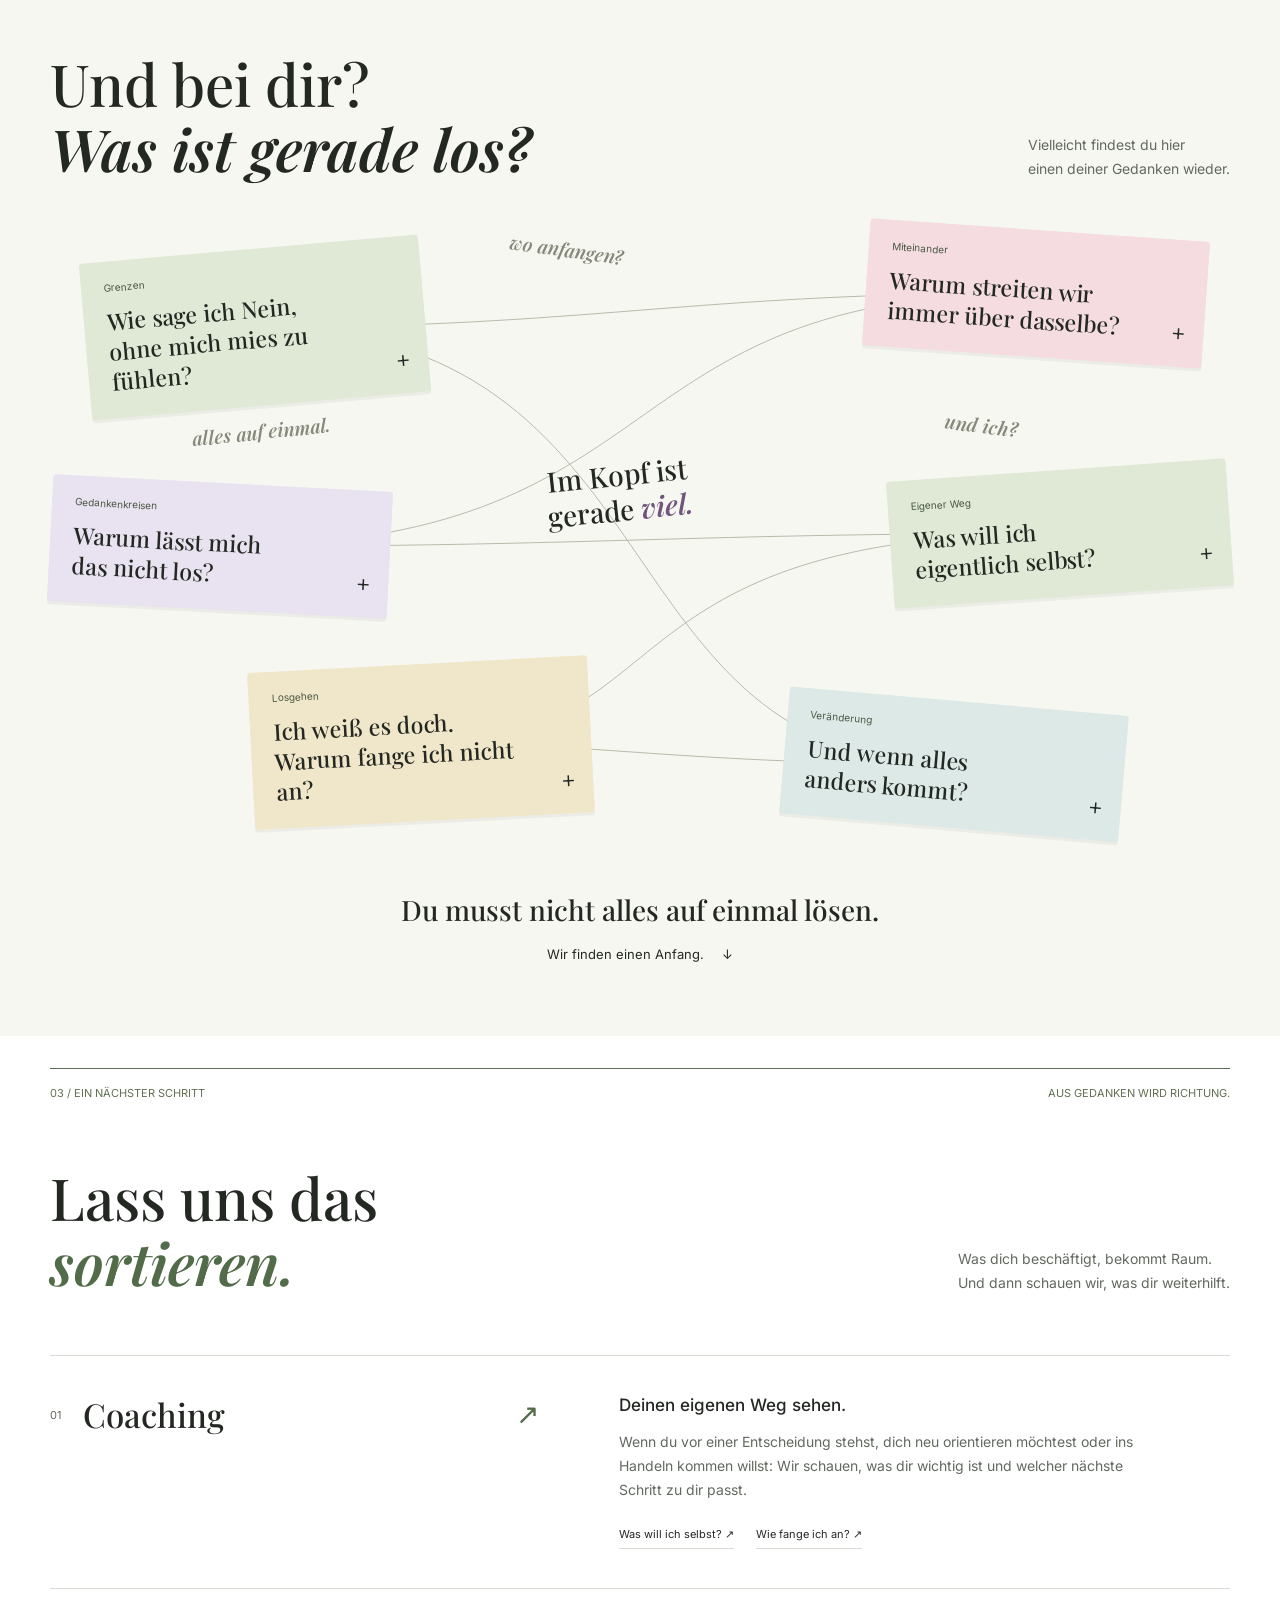
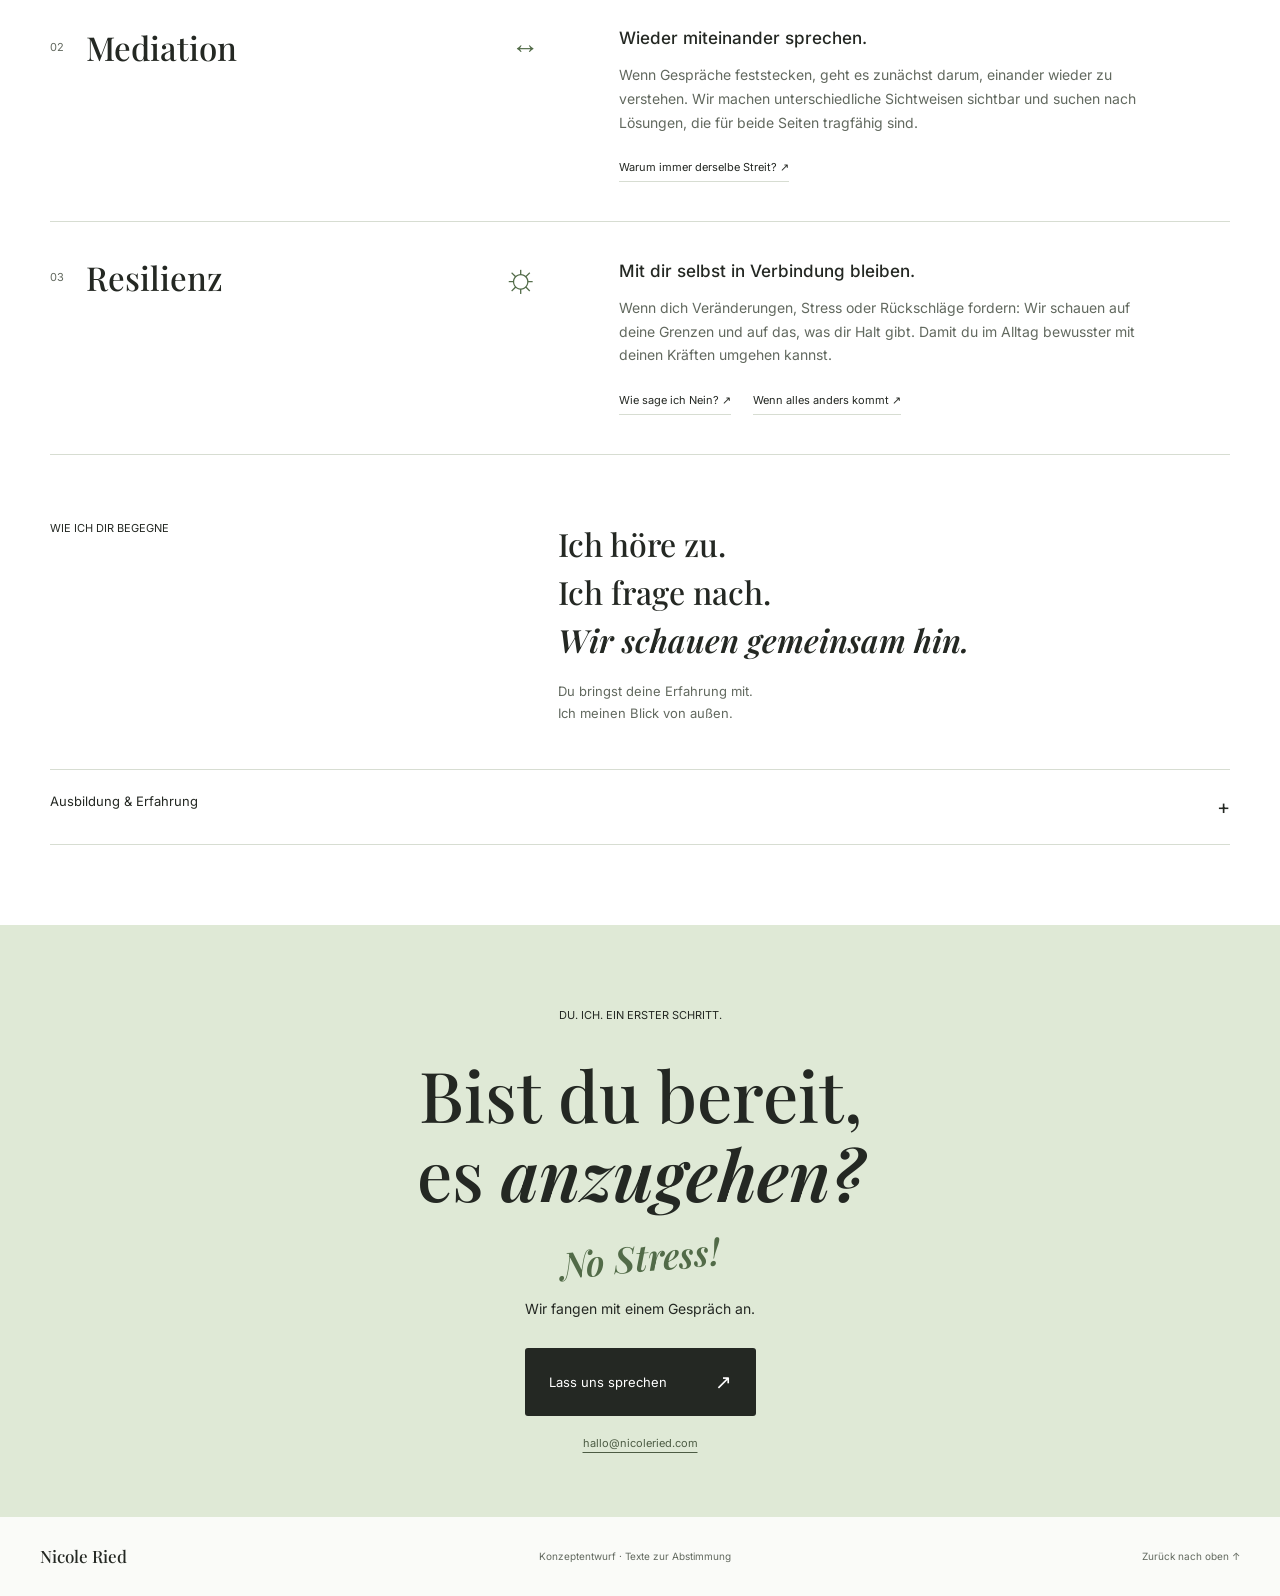
==== commit 2b4d1890: "Unify discovery header and refine entry invitation" ====
--- a/kennenlernen.html
+++ b/kennenlernen.html
@@ -9,16 +9,50 @@
   <link rel="icon" href="assets/logo/favicon.svg" type="image/svg+xml">
   <link rel="stylesheet" href="wordpress-theme/nicole-ried/assets/fonts/fonts.css">
   <link rel="stylesheet" href="wordpress-theme/nicole-ried/assets/css/kennenlernen.css">
+  <link rel="stylesheet" href="wordpress-theme/nicole-ried/assets/css/kennenlernen-header.css">
   <script src="wordpress-theme/nicole-ried/assets/js/kennenlernen.js" defer></script>
 </head>
 <body>
   <a class="skip-link" href="#inhalt">Zum Inhalt</a>
-  <header class="header">
-    <a class="brand" href="index.html" aria-label="Nicole Ried, Startseite">
-      <img src="assets/logo/nr-logo-zeichen-fuer-hellen-grund.svg" width="48" height="48" alt="">
-      <span>Nicole Ried<small>Coaching · Mediation · Resilienz</small></span>
-    </a>
-    <nav aria-label="Seitennavigation"><a class="nav-current" href="#stimme" aria-current="page">Mich kennenlernen</a><a href="#kontakt">Lass uns sprechen <span aria-hidden="true">↗</span></a></nav>
+  <svg width="0" height="0" style="position:absolute" aria-hidden="true">
+    <symbol id="i-arrow" viewBox="0 0 24 24"><path d="M4 12h15M13 6l6 6-6 6" fill="none" stroke="currentColor" stroke-width="1.6" stroke-linecap="round" stroke-linejoin="round"/></symbol>
+    <linearGradient id="gold" gradientUnits="userSpaceOnUse" x1="10" y1="110" x2="110" y2="10">
+      <stop offset="0" stop-color="#a87b3f"/><stop offset=".55" stop-color="#e2c48f"/><stop offset="1" stop-color="#f7ecd6"/>
+    </linearGradient>
+    <!-- Logo „Balance Circle“: NR im Kreis, Buchstaben in currentColor, Kreis und R-Bein in Gold -->
+    <symbol id="logo-nr" viewBox="0 0 120 120"><g fill="none" stroke-linecap="round" stroke-linejoin="round">
+      <path stroke="url(#gold)" stroke-width="2.4" d="M95.2 89.6A46 46 0 1 1 95.2 30.4"/>
+      <path stroke="url(#gold)" stroke-width=".9" opacity=".6" d="M30 30A43 43 0 0 1 87.6 27.1"/>
+      <path stroke="currentColor" stroke-width="1.1" d="M36 41v40M62 81V41"/>
+      <path stroke="currentColor" stroke-width="2.8" d="M36.5 41 61.5 81"/>
+      <path stroke="currentColor" stroke-width="1.8" d="M62 41h7a10 10 0 0 1 0 20h-7"/>
+      <path stroke="url(#gold)" stroke-width="2.2" d="M67 61c5 9 11 19 24 24 5 2 10 2 14 0"/>
+    </g></symbol>
+    <symbol id="i-mail" viewBox="0 0 24 24"><g fill="none" stroke="currentColor" stroke-width="1.5"><rect x="3" y="5" width="18" height="14" rx="2"/><path d="m3.5 6 8.5 7 8.5-7"/></g></symbol>
+    <symbol id="i-phone" viewBox="0 0 24 24"><path d="M5 4h4l2 5-2.5 1.5a11 11 0 0 0 5 5L15 13l5 2v4a2 2 0 0 1-2 2A16 16 0 0 1 3 6a2 2 0 0 1 2-2" fill="none" stroke="currentColor" stroke-width="1.5" stroke-linejoin="round"/></symbol>
+    <symbol id="i-pin" viewBox="0 0 24 24"><g fill="none" stroke="currentColor" stroke-width="1.5"><path d="M12 21s-7-6.2-7-12a7 7 0 0 1 14 0c0 5.8-7 12-7 12Z"/><circle cx="12" cy="9" r="2.5"/></g></symbol>
+  </svg>
+
+  <header class="site-header">
+    <div class="wrap nav">
+      <a class="brand" href="index.html" aria-label="Nicole Ried – zur Startseite">
+        <!-- Logo direkt eingebettet, damit es sich beim Laden einzeichnen kann -->
+        <svg class="logo-anim" viewBox="0 0 120 120" aria-hidden="true"><g fill="none" stroke-linecap="round" stroke-linejoin="round">
+          <path class="d1" pathLength="1" stroke="url(#gold)" stroke-width="2.4" d="M95.2 89.6A46 46 0 1 1 95.2 30.4"/>
+          <path class="d2" pathLength="1" stroke="url(#gold)" stroke-width=".9" opacity=".6" d="M30 30A43 43 0 0 1 87.6 27.1"/>
+          <path class="d3" pathLength="1" stroke="currentColor" stroke-width="1.1" d="M36 81V41"/>
+          <path class="d4" pathLength="1" stroke="currentColor" stroke-width="2.8" d="M36.5 41 61.5 81"/>
+          <path class="d5" pathLength="1" stroke="currentColor" stroke-width="1.1" d="M62 81V41"/>
+          <path class="d6" pathLength="1" stroke="currentColor" stroke-width="1.8" d="M62 41h7a10 10 0 0 1 0 20h-7"/>
+          <path class="d7" pathLength="1" stroke="url(#gold)" stroke-width="2.2" d="M67 61c5 9 11 19 24 24 5 2 10 2 14 0"/>
+        </g></svg>
+        <span class="brand-text">
+          <span class="brand-name">NICOLE RIED</span>
+          <span class="brand-sub">COACHING · MEDIATION · RESILIENZ</span>
+        </span>
+      </a>
+      <a class="btn btn-sage nav-cta" href="#gedanken">Lass uns herausfinden, was möglich ist <svg><use href="#i-arrow"/></svg></a>
+    </div>
   </header>
 
   <main id="inhalt">
--- a/wordpress-theme/nicole-ried/assets/css/kennenlernen-header.css
+++ b/wordpress-theme/nicole-ried/assets/css/kennenlernen-header.css
@@ -0,0 +1,67 @@
+.site-header {
+  position: sticky;
+  top: 0;
+  z-index: 50;
+  background: #151513;
+  color: #f4efe4;
+}
+.site-header .wrap { max-width: 1180px; margin: 0 auto; padding-inline: 24px; }
+.site-header .nav {
+  display: flex;
+  align-items: center;
+  justify-content: space-between;
+  gap: 16px;
+  min-height: 76px;
+  padding-block: 12px;
+}
+.site-header .brand { gap: 18px; }
+.site-header .brand svg { width: 48px; height: 48px; color: #f4efe4; flex: none; }
+.site-header .brand-text { display: inline-grid; line-height: 1.15; }
+.site-header .brand-name { font-size: 17px; letter-spacing: .2em; margin-right: -.2em; }
+.site-header .brand-sub {
+  width: 0;
+  min-width: 100%;
+  margin-top: 4px;
+  white-space: nowrap;
+  font-size: 7px;
+  letter-spacing: .07em;
+  text-align: justify;
+  text-align-last: justify;
+  opacity: .75;
+}
+.site-header .nav-cta {
+  display: inline-flex;
+  align-items: center;
+  justify-content: center;
+  gap: 12px;
+  flex: 0 1 340px;
+  min-width: 0;
+  padding: 9px 18px;
+  border: 1px solid #c3c8a2;
+  border-radius: 999px;
+  background: #c3c8a2;
+  color: #151513;
+  font: 400 13px/1.35 Inter, Arial, sans-serif;
+  text-decoration: none;
+  text-align: center;
+  text-wrap: balance;
+}
+.site-header .nav-cta:hover { background: #f4efe4; }
+.site-header .nav-cta svg { width: 18px; height: 18px; flex: none; }
+body.admin-bar .site-header { top: 32px; }
+@media (max-width: 820px) { .site-header .brand-sub { display: none; } }
+@media (max-width: 782px) { body.admin-bar .site-header { top: 46px; } }
+@media (max-width: 600px) { body.admin-bar .site-header { top: 0; } }
+@media (max-width: 480px) {
+  .site-header .wrap { padding-inline: 16px; }
+  .site-header .brand { gap: 12px; }
+  .site-header .brand svg { width: 38px; height: 38px; }
+  .site-header .brand-name { font-size: 14px; }
+  .site-header .nav-cta { padding: 8px 14px; font-size: 12px; gap: 8px; }
+  .site-header .nav-cta svg { display: none; }
+}
+@media (max-width: 360px) {
+  .site-header .brand { gap: 8px; }
+  .site-header .brand svg { width: 32px; height: 32px; }
+  .site-header .brand-name { font-size: 12px; letter-spacing: .1em; margin-right: -.1em; }
+}
